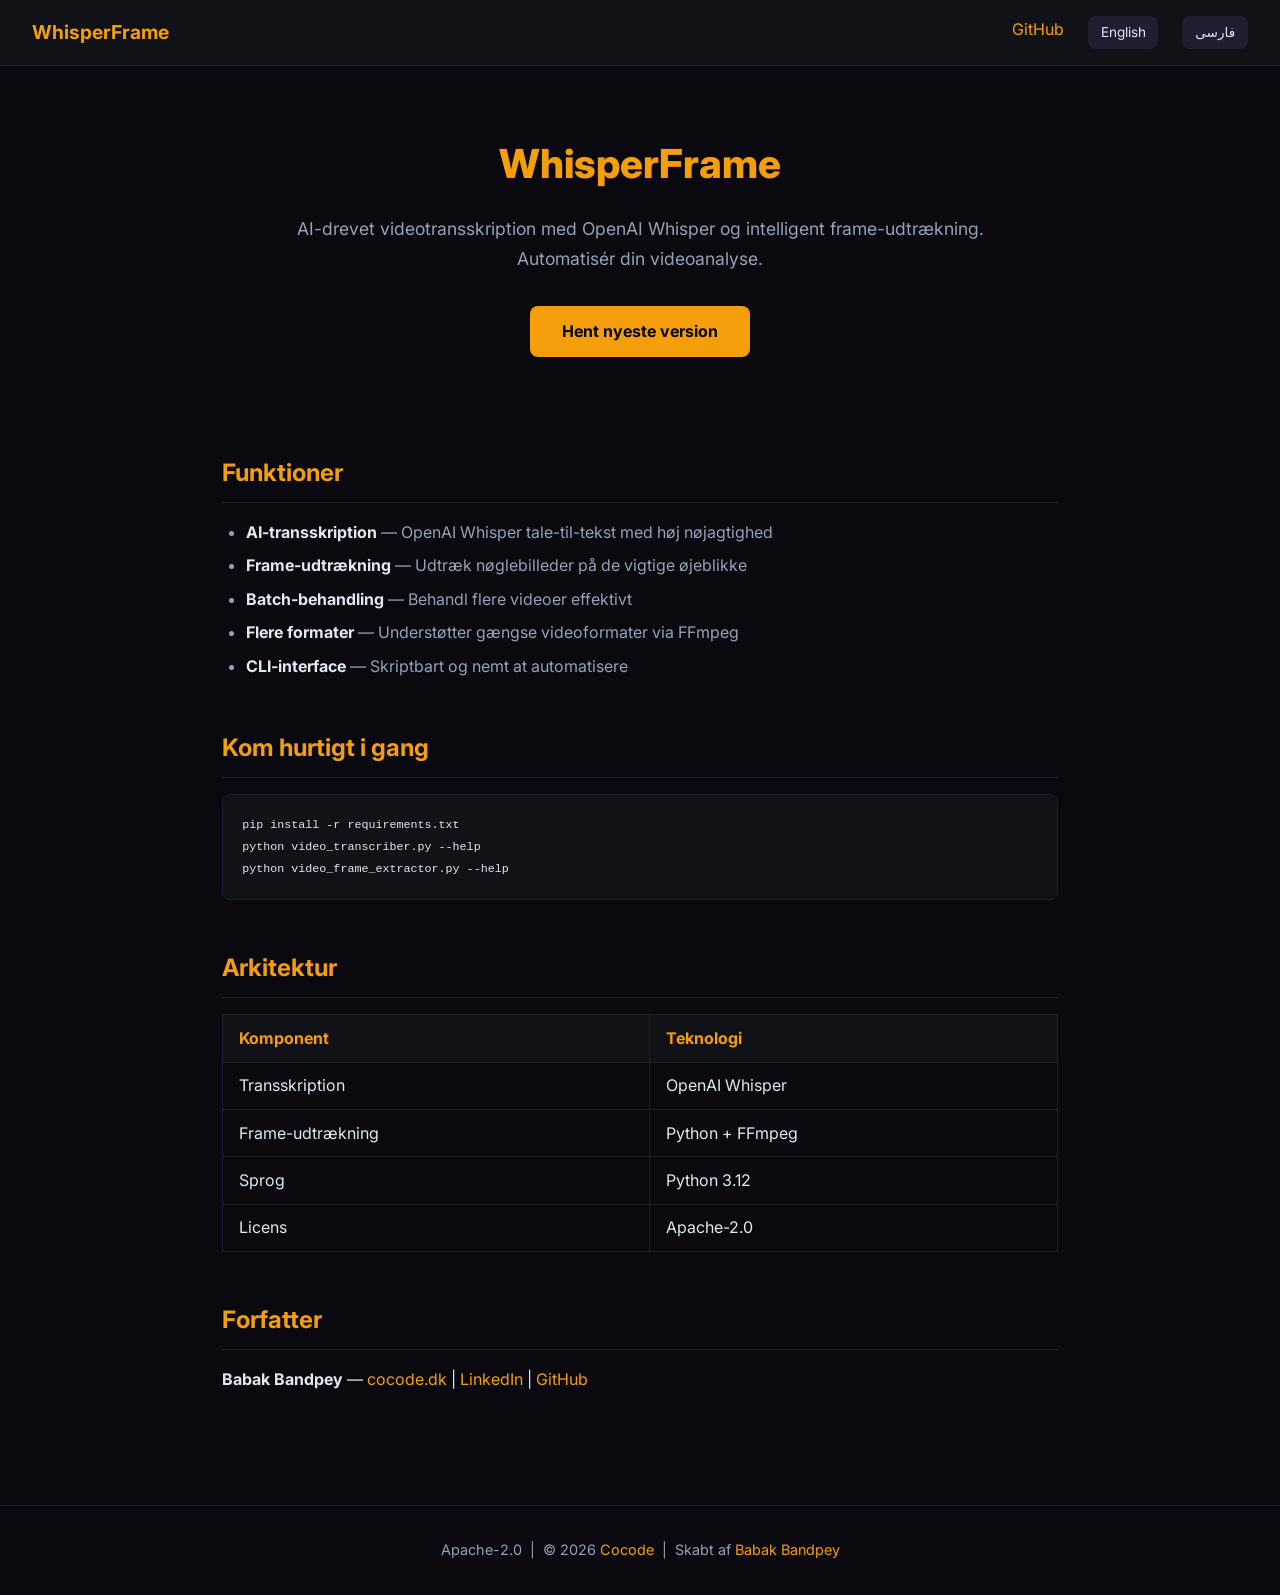
==== website/da/index.html @ ab32bd61 "chore: harden GitHub infra — pre-push hook, Danish site, Docker, CI/SEO - Owner-locked pre-push hook" ====
<!DOCTYPE html>
<html lang="da">
<head>
  <meta charset="UTF-8" />
  <meta name="viewport" content="width=device-width, initial-scale=1.0" />
  <title>WhisperFrame — AI-videotransskription &amp; frame-udtrækning</title>
  <meta name="description" content="WhisperFrame er et gratis, open source Python-værktøj til AI-drevet videotransskription med OpenAI Whisper og intelligent frame-udtrækning." />
  <meta name="robots" content="index, follow" />
  <link rel="canonical" href="https://cocodedk.github.io/whisperframe/da/" />
  <meta property="og:type" content="website" />
  <meta property="og:title" content="WhisperFrame — AI-videotransskription &amp; frame-udtrækning" />
  <meta property="og:description" content="AI-drevet videotransskription med Whisper og intelligent frame-udtrækning. Gratis og open source." />
  <meta property="og:url" content="https://cocodedk.github.io/whisperframe/da/" />
  <meta property="og:image" content="https://cocodedk.github.io/whisperframe/og.png" />
  <meta property="og:locale" content="da_DK" />
  <meta property="og:locale:alternate" content="en_US" />
  <meta name="twitter:card" content="summary_large_image" />
  <meta name="twitter:image" content="https://cocodedk.github.io/whisperframe/og.png" />
  <link rel="alternate" hreflang="en" href="https://cocodedk.github.io/whisperframe/" />
  <link rel="alternate" hreflang="fa" href="https://cocodedk.github.io/whisperframe/fa/" />
  <link rel="alternate" hreflang="da" href="https://cocodedk.github.io/whisperframe/da/" />
  <link rel="alternate" hreflang="x-default" href="https://cocodedk.github.io/whisperframe/" />
  <link rel="icon" type="image/svg+xml" href="../favicon.svg" />
  <link rel="stylesheet" href="../styles.css" />
  <link href="https://fonts.googleapis.com/css2?family=Inter:wght@400;600;700;800&display=swap" rel="stylesheet" />
  <script type="application/ld+json">
  {
    "@context": "https://schema.org",
    "@type": "SoftwareApplication",
    "name": "WhisperFrame",
    "description": "AI-drevet videotransskriptionsværktøj med OpenAI Whisper og intelligent frame-udtrækning.",
    "url": "https://cocodedk.github.io/whisperframe/da/",
    "downloadUrl": "https://github.com/cocodedk/whisperframe/releases/latest/download/whisperframe.zip",
    "applicationCategory": "BusinessApplication",
    "operatingSystem": "Linux, macOS, Windows",
    "inLanguage": "da",
    "offers": { "@type": "Offer", "price": "0", "priceCurrency": "USD" },
    "author": {
      "@type": "Person",
      "name": "Babak Bandpey",
      "url": "https://cocode.dk",
      "sameAs": ["https://linkedin.com/in/babakbandpey", "https://github.com/cocodedk"]
    },
    "codeRepository": "https://github.com/cocodedk/whisperframe"
  }
  </script>
</head>
<body>
  <header>
    <span class="logo">WhisperFrame</span>
    <nav>
      <a href="https://github.com/cocodedk/whisperframe" target="_blank" rel="noreferrer">GitHub</a>
      <a href="../" class="lang-switch">English</a>
      <a href="../fa/" class="lang-switch">فارسی</a>
    </nav>
  </header>

  <div class="hero">
    <h1>WhisperFrame</h1>
    <p>AI-drevet videotransskription med OpenAI Whisper og intelligent frame-udtrækning. Automatisér din videoanalyse.</p>
    <a href="https://github.com/cocodedk/whisperframe/releases/latest/download/whisperframe.zip" class="btn">Hent nyeste version</a>
  </div>

  <main>
    <section>
      <h2>Funktioner</h2>
      <ul>
        <li><strong>AI-transskription</strong> — OpenAI Whisper tale-til-tekst med høj nøjagtighed</li>
        <li><strong>Frame-udtrækning</strong> — Udtræk nøglebilleder på de vigtige øjeblikke</li>
        <li><strong>Batch-behandling</strong> — Behandl flere videoer effektivt</li>
        <li><strong>Flere formater</strong> — Understøtter gængse videoformater via FFmpeg</li>
        <li><strong>CLI-interface</strong> — Skriptbart og nemt at automatisere</li>
      </ul>
    </section>

    <section>
      <h2>Kom hurtigt i gang</h2>
      <pre><code>pip install -r requirements.txt
python video_transcriber.py --help
python video_frame_extractor.py --help</code></pre>
    </section>

    <section>
      <h2>Arkitektur</h2>
      <table>
        <tr><th>Komponent</th><th>Teknologi</th></tr>
        <tr><td>Transskription</td><td>OpenAI Whisper</td></tr>
        <tr><td>Frame-udtrækning</td><td>Python + FFmpeg</td></tr>
        <tr><td>Sprog</td><td>Python 3.12</td></tr>
        <tr><td>Licens</td><td>Apache-2.0</td></tr>
      </table>
    </section>

    <section>
      <h2>Forfatter</h2>
      <p><strong>Babak Bandpey</strong> — <a href="https://cocode.dk" target="_blank" rel="noreferrer">cocode.dk</a> | <a href="https://linkedin.com/in/babakbandpey" target="_blank" rel="noreferrer">LinkedIn</a> | <a href="https://github.com/cocodedk" target="_blank" rel="noreferrer">GitHub</a></p>
    </section>
  </main>

  <footer>
    <p>Apache-2.0 &nbsp;|&nbsp; © 2026 <a href="https://cocode.dk" target="_blank" rel="noreferrer">Cocode</a> &nbsp;|&nbsp; Skabt af <a href="https://linkedin.com/in/babakbandpey" target="_blank" rel="noreferrer">Babak Bandpey</a></p>
  </footer>
</body>
</html>
---- website/styles.css ----
:root { --bg: #09090f; --surface: #111118; --border: #1e1e2e; --accent: #f59e0b; --accent-hover: #d97706; --text: #e2e8f0; --muted: #94a3b8; --radius: 8px; }
*, *::before, *::after { box-sizing: border-box; margin: 0; padding: 0; }
body { background: var(--bg); color: var(--text); font-family: 'Inter', system-ui, sans-serif; line-height: 1.7; }
a { color: var(--accent); text-decoration: none; }
a:hover { color: var(--accent-hover); }
header { background: var(--surface); border-bottom: 1px solid var(--border); padding: 1rem 2rem; display: flex; align-items: center; justify-content: space-between; }
.logo { font-size: 1.2rem; font-weight: 700; color: var(--accent); }
nav { display: flex; gap: 1.5rem; }
.lang-switch { background: var(--border); color: var(--text); padding: 0.3rem 0.8rem; border-radius: var(--radius); font-size: 0.85rem; }
.lang-switch:hover { background: var(--accent); color: #000; text-decoration: none; }
.hero { text-align: center; padding: 4rem 2rem 3rem; max-width: 800px; margin: 0 auto; }
.hero h1 { font-size: 2.5rem; font-weight: 800; color: var(--accent); margin-bottom: 1rem; }
.hero p { font-size: 1.1rem; color: var(--muted); margin-bottom: 2rem; }
.btn { display: inline-block; background: var(--accent); color: #000; font-weight: 700; padding: 0.75rem 2rem; border-radius: var(--radius); }
.btn:hover { background: var(--accent-hover); text-decoration: none; }
main { max-width: 900px; margin: 0 auto; padding: 0 2rem 4rem; }
section { margin: 3rem 0; }
h2 { font-size: 1.5rem; color: var(--accent); margin-bottom: 1rem; border-bottom: 1px solid var(--border); padding-bottom: 0.5rem; }
ul { padding-left: 1.5rem; }
li { margin-bottom: 0.4rem; color: var(--muted); }
li strong { color: var(--text); }
pre { background: var(--surface); border: 1px solid var(--border); border-radius: var(--radius); padding: 1.2rem; overflow-x: auto; margin: 1rem 0; }
code { font-family: monospace; font-size: 0.9em; }
table { width: 100%; border-collapse: collapse; }
th, td { padding: 0.6rem 1rem; border: 1px solid var(--border); text-align: left; }
th { background: var(--surface); color: var(--accent); }
footer { text-align: center; padding: 2rem; color: var(--muted); border-top: 1px solid var(--border); font-size: 0.9rem; }
[dir="rtl"] { font-family: 'Vazirmatn', system-ui, sans-serif; text-align: right; }
[dir="rtl"] ul { padding-right: 1.5rem; padding-left: 0; }
[dir="rtl"] nav { flex-direction: row-reverse; }
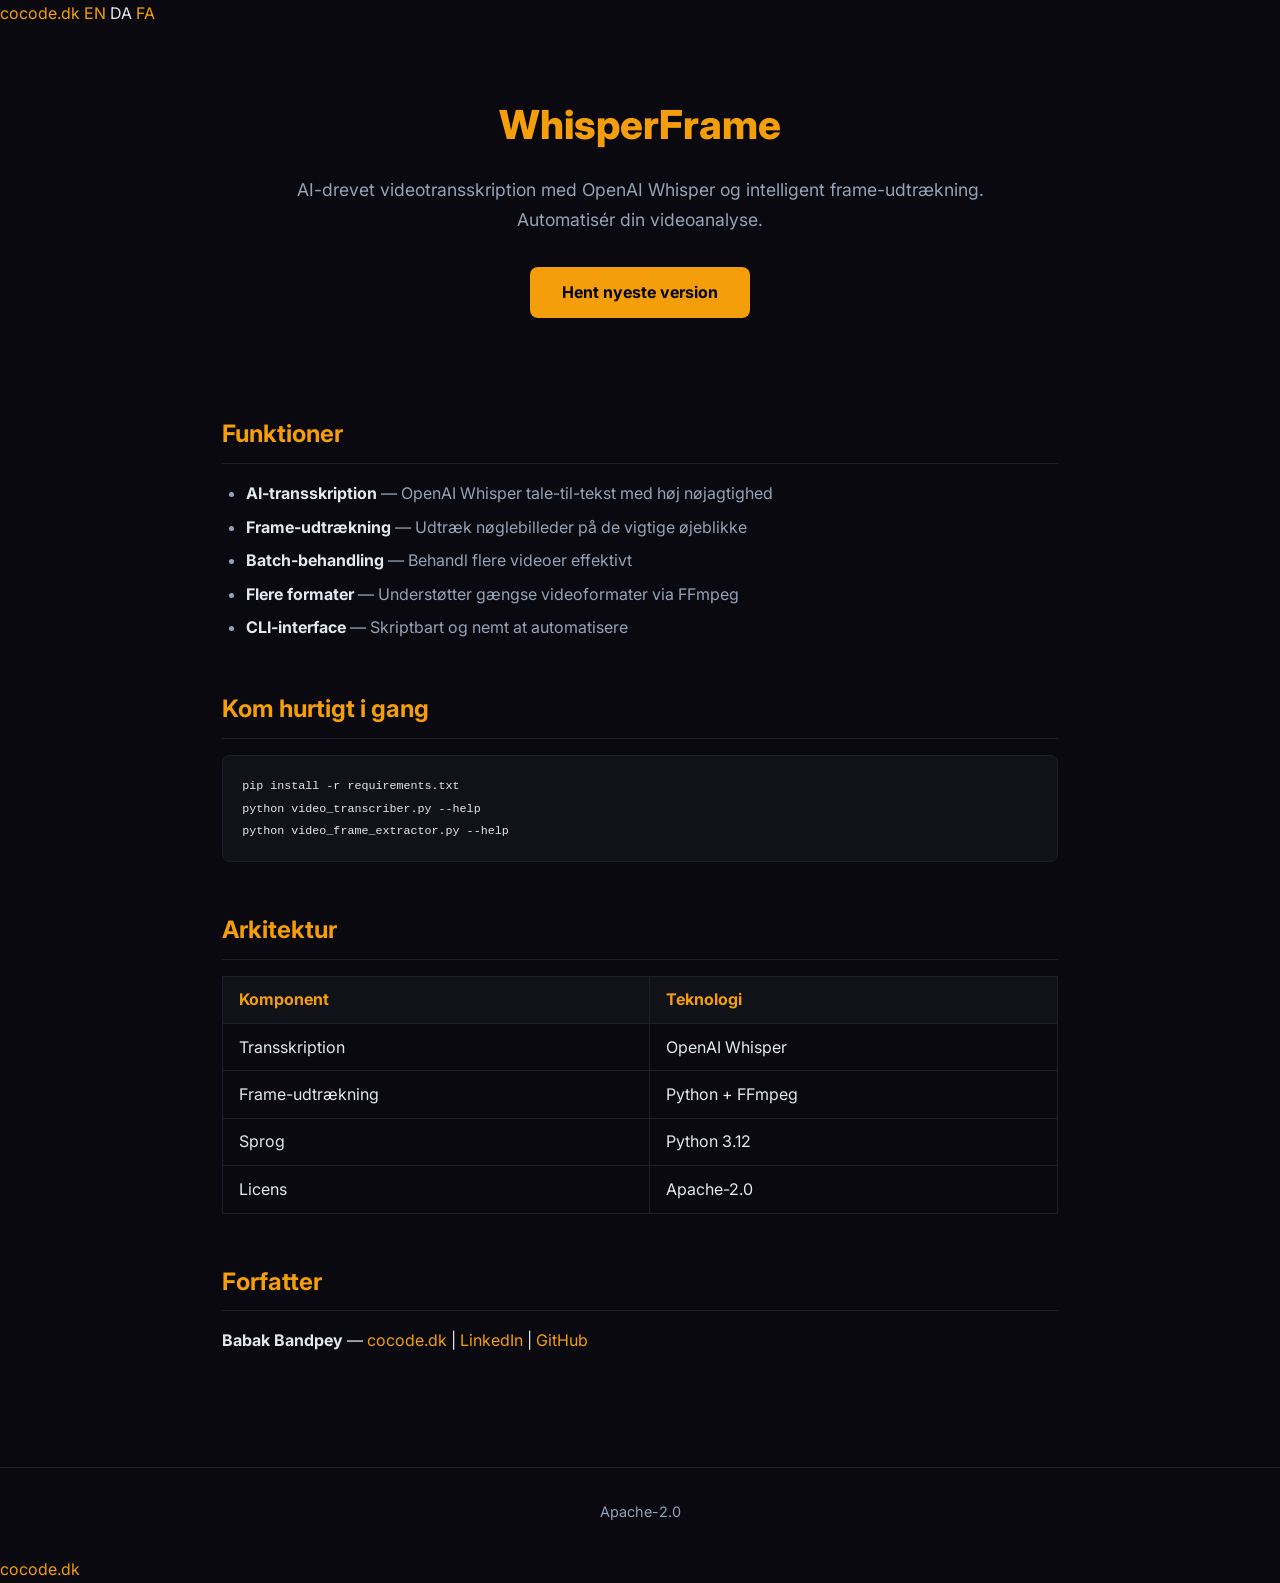
==== commit 2fa02180: "feat(site): wear the cocode.dk family frame <cocode-head> replaces the page header (logo + GitHub/la" ====
--- a/website/da/index.html
+++ b/website/da/index.html
@@ -23,6 +23,8 @@
   <link rel="icon" type="image/svg+xml" href="../favicon.svg" />
   <link rel="stylesheet" href="../styles.css" />
   <link href="https://fonts.googleapis.com/css2?family=Inter:wght@400;600;700;800&display=swap" rel="stylesheet" />
+  <link rel="stylesheet" href="https://brand.cocode.dk/v1.css" />
+  <script type="module" src="https://brand.cocode.dk/v1.js"></script>
   <script type="application/ld+json">
   {
     "@context": "https://schema.org",
@@ -46,14 +48,15 @@
   </script>
 </head>
 <body>
-  <header>
-    <span class="logo">WhisperFrame</span>
-    <nav>
-      <a href="https://github.com/cocodedk/whisperframe" target="_blank" rel="noreferrer">GitHub</a>
-      <a href="../" class="lang-switch">English</a>
-      <a href="../fa/" class="lang-switch">فارسی</a>
-    </nav>
-  </header>
+  <!-- The cocode.dk family frame. Without JavaScript its children show instead: a way home
+       and the language/GitHub links. It replaces the site's own header (logo + nav). -->
+  <cocode-head project="WhisperFrame" accent="#f59e0b" on-accent="#000000" dark
+                links="GitHub:https://github.com/cocodedk/whisperframe">
+    <a href="https://cocode.dk">cocode.dk</a>
+    <a href="../" hreflang="en">EN</a>
+    <span class="on">DA</span>
+    <a href="../fa/" hreflang="fa">FA</a>
+  </cocode-head>
 
   <div class="hero">
     <h1>WhisperFrame</h1>
@@ -97,8 +100,14 @@
     </section>
   </main>
 
+  <!-- Copyright, "skabt af" and cocode.dk now come from cocode-foot below;
+       the Apache-2.0 mention is not an author/copyright/source link, so it stays. -->
   <footer>
-    <p>Apache-2.0 &nbsp;|&nbsp; © 2026 <a href="https://cocode.dk" target="_blank" rel="noreferrer">Cocode</a> &nbsp;|&nbsp; Skabt af <a href="https://linkedin.com/in/babakbandpey" target="_blank" rel="noreferrer">Babak Bandpey</a></p>
+    <p>Apache-2.0</p>
   </footer>
+
+  <cocode-foot repo="cocodedk/whisperframe" dark>
+    <a href="https://cocode.dk">cocode.dk</a>
+  </cocode-foot>
 </body>
 </html>
--- a/website/styles.css
+++ b/website/styles.css
@@ -3,11 +3,8 @@
 body { background: var(--bg); color: var(--text); font-family: 'Inter', system-ui, sans-serif; line-height: 1.7; }
 a { color: var(--accent); text-decoration: none; }
 a:hover { color: var(--accent-hover); }
-header { background: var(--surface); border-bottom: 1px solid var(--border); padding: 1rem 2rem; display: flex; align-items: center; justify-content: space-between; }
-.logo { font-size: 1.2rem; font-weight: 700; color: var(--accent); }
-nav { display: flex; gap: 1.5rem; }
-.lang-switch { background: var(--border); color: var(--text); padding: 0.3rem 0.8rem; border-radius: var(--radius); font-size: 0.85rem; }
-.lang-switch:hover { background: var(--accent); color: #000; text-decoration: none; }
+/* The cocode.dk frame lines up with main's own column below. */
+cocode-head, cocode-foot { --cocode-max: 900px; --cocode-gutter: 32px; }
 .hero { text-align: center; padding: 4rem 2rem 3rem; max-width: 800px; margin: 0 auto; }
 .hero h1 { font-size: 2.5rem; font-weight: 800; color: var(--accent); margin-bottom: 1rem; }
 .hero p { font-size: 1.1rem; color: var(--muted); margin-bottom: 2rem; }
@@ -27,4 +24,3 @@
 footer { text-align: center; padding: 2rem; color: var(--muted); border-top: 1px solid var(--border); font-size: 0.9rem; }
 [dir="rtl"] { font-family: 'Vazirmatn', system-ui, sans-serif; text-align: right; }
 [dir="rtl"] ul { padding-right: 1.5rem; padding-left: 0; }
-[dir="rtl"] nav { flex-direction: row-reverse; }
